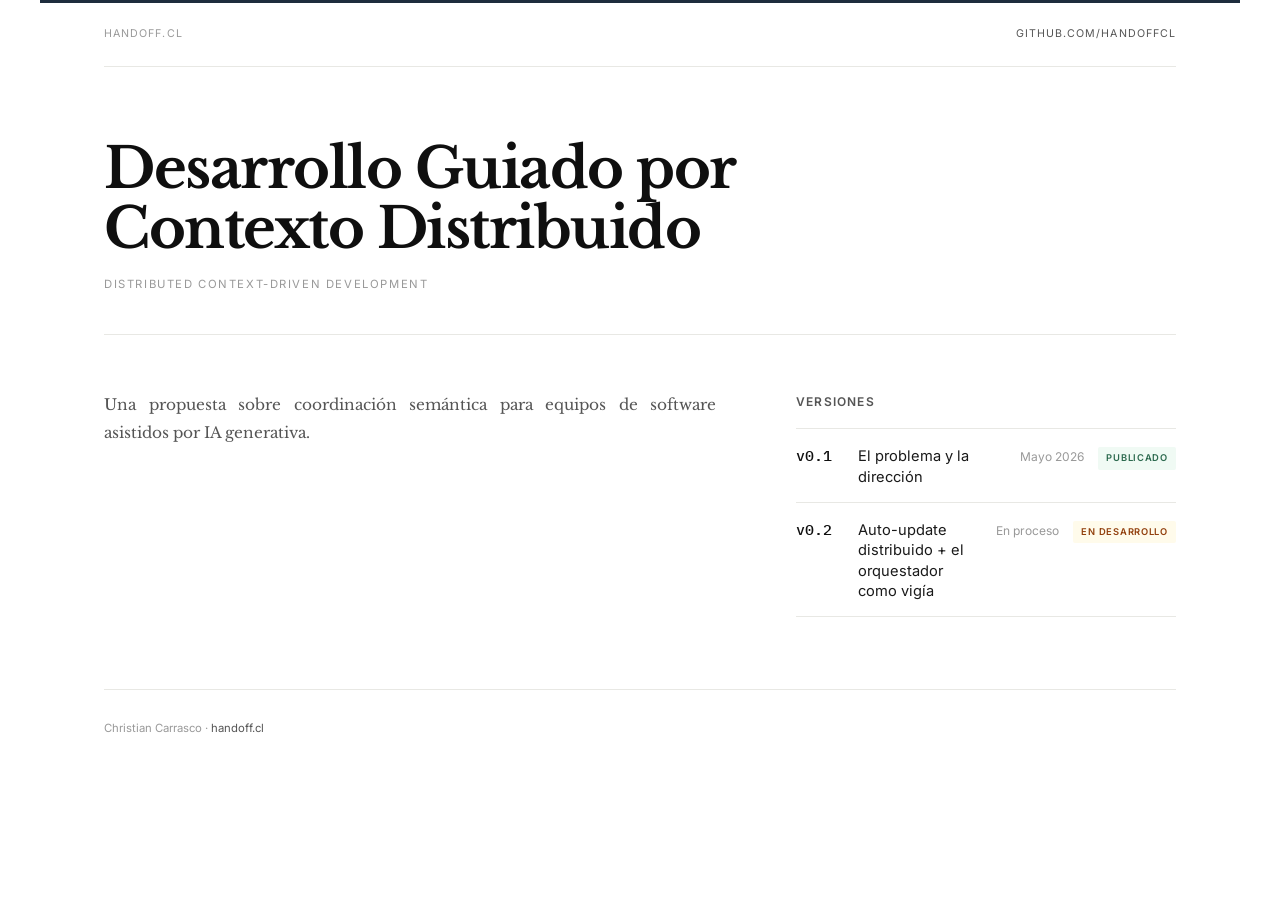
==== index.html @ 00aa2b08 "Widen layout: remove text-width cap, font 12pt, page 1200px - page-width: 1040px → 1200px - remove m" ====
<!DOCTYPE html>
<html lang="es">
<head>
<meta charset="UTF-8">
<meta name="viewport" content="width=device-width, initial-scale=1.0">
<title>Desarrollo Guiado por Contexto Distribuido</title>
<meta name="description" content="Un paper sobre coordinación semántica para equipos de software asistidos por IA. Distributed Context-Driven Development.">
<link rel="stylesheet" href="assets/style.css?v=5">
</head>
<body>

<nav class="site-nav">
  <span>handoff.cl</span>
  <a href="https://github.com/handoffcl" target="_blank">github.com/handoffcl</a>
</nav>

<div class="landing-title-block">
  <div class="landing-title">Desarrollo Guiado por<br>Contexto Distribuido</div>
  <div class="landing-english">Distributed Context-Driven Development</div>
</div>

<div class="landing-body">
  <div>
    <p class="landing-desc">Una propuesta sobre coordinación semántica para equipos de software asistidos por IA generativa.</p>
  </div>
  <div>
    <div class="versions-label">Versiones</div>
    <a class="version-row" href="v0.1.html">
      <span class="version-num">v0.1</span>
      <span class="version-title">El problema y la dirección</span>
      <span class="version-date">Mayo 2026</span>
      <span class="version-status status-published">Publicado</span>
    </a>
    <div class="version-row">
      <span class="version-num">v0.2</span>
      <span class="version-title">Auto-update distribuido + el orquestador como vigía</span>
      <span class="version-date">En proceso</span>
      <span class="version-status status-wip">En desarrollo</span>
    </div>
  </div>
</div>

<div class="landing-footer">
  <span>Christian Carrasco · <a href="https://handoff.cl" target="_blank">handoff.cl</a></span>
</div>

</body>
</html>
---- assets/style.css ----
@import url('https://fonts.googleapis.com/css2?family=Libre+Baskerville:ital,wght@0,400;0,700;1,400&family=IBM+Plex+Mono:wght@400;500&family=Inter:wght@400;500;600&display=swap');

:root {
  --black: #0f0f0f;
  --dark: #1a1a1a;
  --mid: #555;
  --light: #999;
  --border: #e8e8e4;
  --bg: #ffffff;
  --bg-subtle: #f5f5f5;
  --bg-code: #f3f3f0;
  --accent: #1e2d3d;
  --green: #2d6a4f;
  --green-bg: #f0faf4;
  --amber: #92400e;
  --amber-bg: #fffbeb;
  --page-width: 1200px;
}

* { margin: 0; padding: 0; box-sizing: border-box; }

html, body { background-color: #ffffff !important; }

body {
  font-family: 'Libre Baskerville', Georgia, serif;
  font-size: 12pt;
  line-height: 1.78;
  color: var(--dark);
  background-color: #ffffff !important;
  max-width: var(--page-width);
  margin: 0 auto;
  padding: 0 64px 80px;
  border-top: 3px solid var(--accent);
}

/* ── NAV ── */
.site-nav {
  display: flex;
  justify-content: space-between;
  align-items: center;
  padding: 22px 0;
  border-bottom: 1px solid var(--border);
  margin-bottom: 72px;
  font-family: 'Inter', sans-serif;
  font-size: 8pt;
  letter-spacing: 0.1em;
  text-transform: uppercase;
  color: var(--light);
}
.site-nav a { color: var(--mid); text-decoration: none; }
.site-nav a:hover { color: var(--black); }

/* ── LANDING ── */
.landing-title-block {
  margin-bottom: 56px;
  padding-bottom: 40px;
  border-bottom: 1px solid var(--border);
}

.landing-title {
  font-family: 'Libre Baskerville', serif;
  font-size: 42pt;
  font-weight: 700;
  line-height: 1.08;
  letter-spacing: -1.5px;
  color: var(--black);
  margin-bottom: 14px;
}

.landing-english {
  font-family: 'Inter', sans-serif;
  font-size: 8.5pt;
  letter-spacing: 0.14em;
  text-transform: uppercase;
  color: var(--light);
}

.landing-body {
  display: grid;
  grid-template-columns: 1fr 380px;
  gap: 80px;
  margin-bottom: 72px;
}

.landing-desc {
  font-size: 11.5pt;
  line-height: 1.85;
  color: var(--mid);
}

.versions-label {
  font-family: 'Inter', sans-serif;
  font-size: 9pt;
  font-weight: 600;
  letter-spacing: 0.1em;
  text-transform: uppercase;
  color: var(--mid);
  margin-bottom: 16px;
}

.version-row {
  display: grid;
  grid-template-columns: 48px 1fr auto auto;
  gap: 14px;
  align-items: baseline;
  padding: 14px 0;
  border-bottom: 1px solid var(--border);
}
.version-row:first-of-type { border-top: 1px solid var(--border); }

.version-num {
  font-family: 'IBM Plex Mono', monospace;
  font-size: 11pt;
  font-weight: 500;
  color: var(--black);
}

.version-title {
  font-family: 'Inter', sans-serif;
  font-size: 11pt;
  color: var(--dark);
  line-height: 1.4;
}

.version-date {
  font-family: 'Inter', sans-serif;
  font-size: 9pt;
  color: var(--light);
  white-space: nowrap;
}

.version-status {
  font-family: 'Inter', sans-serif;
  font-size: 7pt;
  font-weight: 600;
  letter-spacing: 0.08em;
  text-transform: uppercase;
  padding: 3px 8px;
  border-radius: 2px;
  white-space: nowrap;
}

.status-published { background: var(--green-bg); color: var(--green); }
.status-wip { background: var(--amber-bg); color: var(--amber); }

a.version-row {
  text-decoration: none;
  color: inherit;
  cursor: pointer;
}
a.version-row:hover { background: #fafaf8; }
a.version-row:hover .version-title { text-decoration: underline; }

.landing-footer {
  font-family: 'Inter', sans-serif;
  font-size: 8.5pt;
  color: var(--light);
  padding-top: 28px;
  border-top: 1px solid var(--border);
}
.landing-footer a { color: var(--mid); text-decoration: none; }

/* ── PAPER HEADER ── */
.paper-nav {
  display: flex;
  justify-content: space-between;
  align-items: center;
  padding: 22px 0;
  border-bottom: 1px solid var(--border);
  margin-bottom: 64px;
  font-family: 'Inter', sans-serif;
  font-size: 8pt;
  letter-spacing: 0.1em;
  text-transform: uppercase;
  color: var(--light);
}
.paper-nav a { color: var(--mid); text-decoration: none; }
.paper-nav a:hover { color: var(--black); }

.paper-title-block {
  padding-bottom: 40px;
  margin-bottom: 48px;
  border-bottom: 2px solid var(--black);
}

h1 {
  font-family: 'Libre Baskerville', serif;
  font-size: 32pt;
  font-weight: 700;
  line-height: 1.15;
  letter-spacing: -0.5px;
  color: var(--black);
  margin-bottom: 10px;
}

.paper-english {
  font-family: 'Inter', sans-serif;
  font-size: 8.5pt;
  letter-spacing: 0.12em;
  text-transform: uppercase;
  color: var(--light);
  margin-bottom: 8px;
}

.paper-subtitle {
  font-family: 'Libre Baskerville', serif;
  font-size: 13pt;
  font-style: italic;
  color: var(--mid);
  margin-bottom: 20px;
}

.paper-meta {
  font-family: 'Inter', sans-serif;
  font-size: 8pt;
  letter-spacing: 0.1em;
  text-transform: uppercase;
  color: var(--light);
}

/* ── PAPER BODY ── */
.paper-body {}

/* ── PAPER CONTENT ── */
h2 {
  font-family: 'Libre Baskerville', serif;
  font-size: 16pt;
  font-weight: 700;
  color: var(--black);
  margin-top: 56px;
  margin-bottom: 20px;
  padding-bottom: 10px;
  border-bottom: 1px solid var(--border);
}

h3 {
  font-family: 'Libre Baskerville', serif;
  font-size: 12pt;
  font-weight: 700;
  color: var(--dark);
  margin-top: 32px;
  margin-bottom: 12px;
}

p { margin-bottom: 16px; text-align: justify; hyphens: auto; }

strong { font-weight: 700; color: var(--black); }
em { font-style: italic; }

code {
  font-family: 'IBM Plex Mono', monospace;
  font-size: 9pt;
  background: var(--bg-code);
  padding: 1px 5px;
  border-radius: 2px;
}

pre {
  font-family: 'IBM Plex Mono', monospace;
  font-size: 9pt;
  background: var(--bg-code);
  border: 1px solid var(--border);
  border-radius: 2px;
  padding: 16px 20px;
  margin: 20px 0;
  overflow-x: auto;
  line-height: 1.65;
  white-space: pre;
}

blockquote {
  border-left: 2px solid var(--mid);
  margin: 24px 0;
  padding: 10px 24px;
  color: var(--mid);
  font-style: italic;
}
blockquote p { margin-bottom: 0; }

hr {
  border: none;
  border-top: 1px solid var(--border);
  margin: 48px 0;
}

.opening-note {
  border-top: 1px solid var(--border);
  border-bottom: 1px solid var(--border);
  padding: 20px 0;
  margin-bottom: 36px;
  font-family: 'Libre Baskerville', serif;
  font-size: 11pt;
  line-height: 1.8;
  color: var(--mid);
}
.opening-note p { margin-bottom: 12px; text-align: left; }
.opening-note p:last-child { margin-bottom: 0; }

.abstract {
  background: var(--bg-subtle);
  border-left: 3px solid var(--black);
  padding: 20px 24px;
  margin-bottom: 36px;
}

.abstract-label {
  font-family: 'Inter', sans-serif;
  font-size: 8pt;
  font-weight: 700;
  letter-spacing: 0.12em;
  text-transform: uppercase;
  color: var(--light);
  margin-bottom: 12px;
}

.definition-box {
  border: 1.5px solid var(--black);
  border-radius: 2px;
  padding: 20px 24px;
  margin-bottom: 40px;
}

.definition-label {
  font-family: 'Inter', sans-serif;
  font-size: 8pt;
  font-weight: 700;
  letter-spacing: 0.12em;
  text-transform: uppercase;
  color: var(--black);
  margin-bottom: 12px;
}

.definition-text {
  font-size: 11pt;
  line-height: 1.8;
  color: var(--dark);
  margin-bottom: 10px;
  text-align: justify;
}

.pull-quote {
  font-size: 13pt;
  font-style: italic;
  line-height: 1.55;
  color: var(--black);
  border-top: 2px solid var(--black);
  border-bottom: 1px solid var(--border);
  padding: 18px 0 16px;
  margin: 32px 0;
}

.option-block {
  background: var(--bg-subtle);
  border: 1px solid var(--border);
  border-radius: 2px;
  padding: 14px 18px;
  margin-bottom: 10px;
}

.option-label {
  font-family: 'Inter', sans-serif;
  font-weight: 600;
  font-size: 9pt;
  color: var(--black);
  margin-bottom: 6px;
}

.ref-section-label {
  font-family: 'Inter', sans-serif;
  font-size: 8pt;
  font-weight: 600;
  letter-spacing: 0.08em;
  text-transform: uppercase;
  color: var(--mid);
  margin-top: 28px;
  margin-bottom: 10px;
  padding-bottom: 6px;
  border-bottom: 1px solid var(--border);
}

.references { margin-bottom: 8px; }

.ref-item {
  font-family: 'Inter', sans-serif;
  font-size: 9pt;
  color: var(--mid);
  padding: 8px 0;
  border-bottom: 1px solid #f0f0ec;
  line-height: 1.6;
}
.ref-item strong { color: var(--dark); font-weight: 600; }
.ref-item a { color: var(--accent); text-decoration: none; }
.ref-item a:hover { text-decoration: underline; }

.tool-entry {
  font-family: 'Inter', sans-serif;
  font-size: 9.5pt;
  color: var(--mid);
  padding: 8px 0;
  border-bottom: 1px solid var(--border);
  line-height: 1.6;
}
.tool-name { font-weight: 600; color: var(--dark); }

.timeline {
  font-family: 'IBM Plex Mono', monospace;
  font-size: 8pt;
  background: var(--bg-code);
  border: 1px solid var(--border);
  padding: 14px 18px;
  margin: 16px 0;
  line-height: 1.8;
  white-space: pre;
  overflow-x: auto;
}

.paper-footer {
  margin-top: 56px;
  padding-top: 20px;
  border-top: 1px solid var(--border);
  font-family: 'Inter', sans-serif;
  font-size: 8.5pt;
  color: var(--light);
  display: flex;
  justify-content: space-between;
}
.paper-footer a { color: var(--mid); text-decoration: none; }

.v02-preview {
  background: var(--bg-subtle);
  border-left: 3px solid var(--accent);
  padding: 24px 28px;
  margin: 32px 0;
}
.v02-label {
  font-family: 'Inter', sans-serif;
  font-size: 7pt;
  font-weight: 700;
  letter-spacing: 0.14em;
  text-transform: uppercase;
  color: var(--accent);
  margin-bottom: 14px;
}

/* ── RESPONSIVE ── */
@media (max-width: 800px) {
  body { padding: 0 24px 60px; }
  .landing-title { font-size: 26pt; letter-spacing: -0.5px; }
  .landing-body { grid-template-columns: 1fr; gap: 40px; }
  h1 { font-size: 20pt; }
  .version-date { display: none; }
}
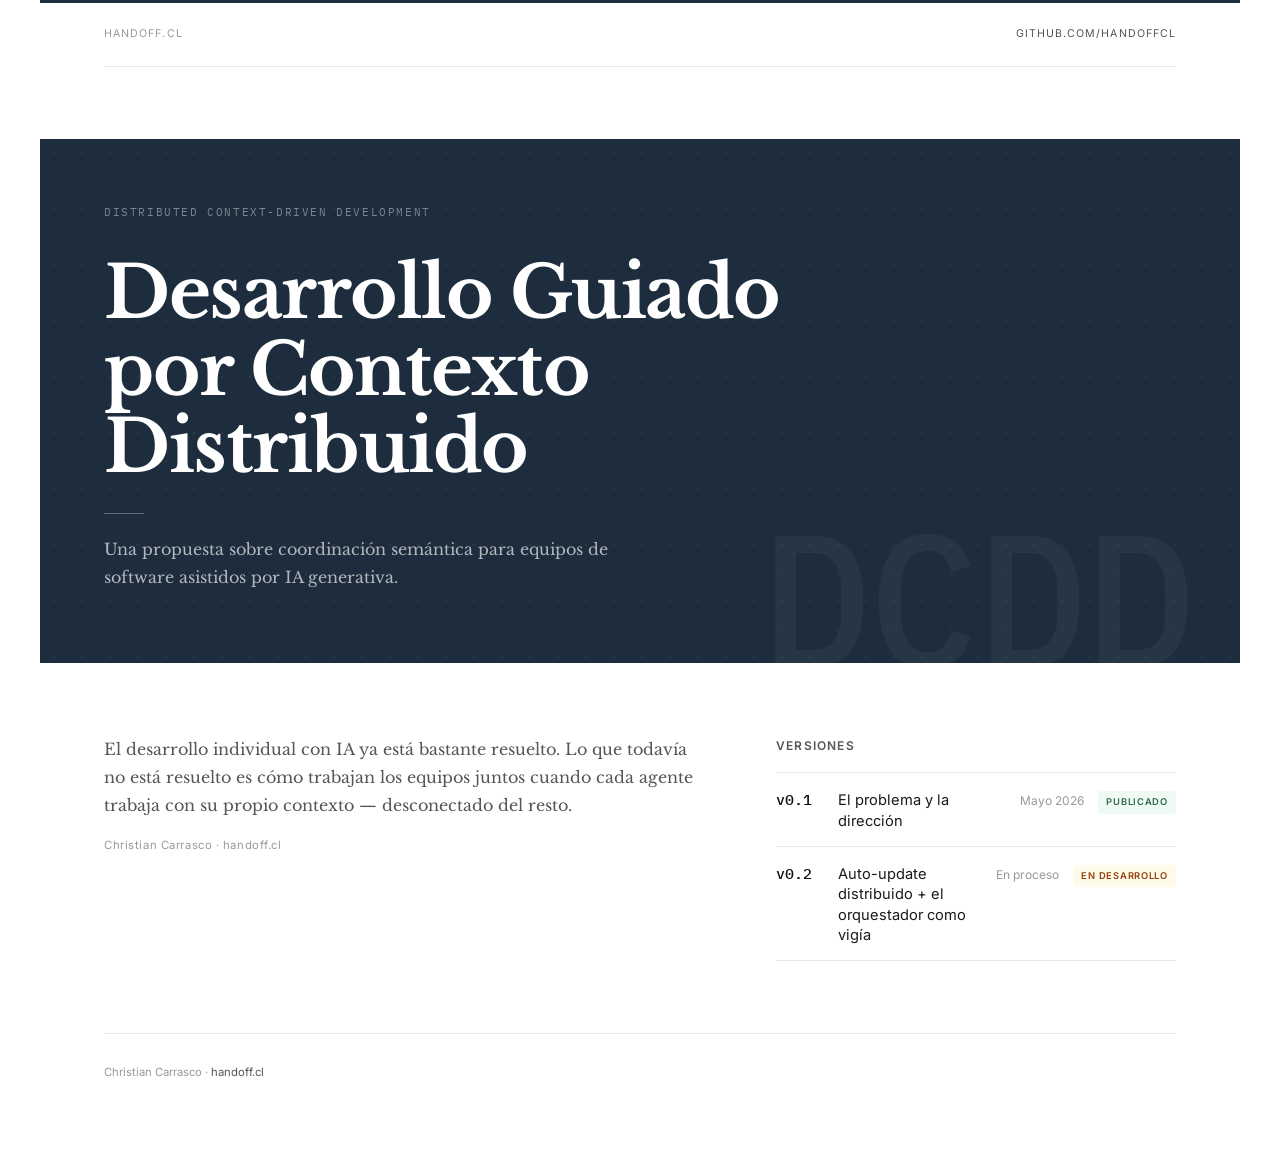
==== commit a9f6c5ac: "Redesign landing hero + fix references font size - Landing: dark navy hero full-width with large ser" ====
--- a/index.html
+++ b/index.html
@@ -5,7 +5,7 @@
 <meta name="viewport" content="width=device-width, initial-scale=1.0">
 <title>Desarrollo Guiado por Contexto Distribuido</title>
 <meta name="description" content="Un paper sobre coordinación semántica para equipos de software asistidos por IA. Distributed Context-Driven Development.">
-<link rel="stylesheet" href="assets/style.css?v=5">
+<link rel="stylesheet" href="assets/style.css?v=6">
 </head>
 <body>
 
@@ -14,14 +14,17 @@
   <a href="https://github.com/handoffcl" target="_blank">github.com/handoffcl</a>
 </nav>
 
-<div class="landing-title-block">
-  <div class="landing-title">Desarrollo Guiado por<br>Contexto Distribuido</div>
-  <div class="landing-english">Distributed Context-Driven Development</div>
+<div class="landing-hero">
+  <div class="hero-kicker">Distributed Context-Driven Development</div>
+  <div class="hero-title-text">Desarrollo Guiado<br>por Contexto<br>Distribuido</div>
+  <div class="hero-rule"></div>
+  <p class="hero-tagline">Una propuesta sobre coordinación semántica para equipos de software asistidos por IA generativa.</p>
 </div>
 
 <div class="landing-body">
   <div>
-    <p class="landing-desc">Una propuesta sobre coordinación semántica para equipos de software asistidos por IA generativa.</p>
+    <p class="landing-excerpt">El desarrollo individual con IA ya está bastante resuelto. Lo que todavía no está resuelto es cómo trabajan los equipos juntos cuando cada agente trabaja con su propio contexto — desconectado del resto.</p>
+    <p class="landing-excerpt-sub">Christian Carrasco · handoff.cl</p>
   </div>
   <div>
     <div class="versions-label">Versiones</div>
--- a/assets/style.css
+++ b/assets/style.css
@@ -50,42 +50,107 @@
 .site-nav a { color: var(--mid); text-decoration: none; }
 .site-nav a:hover { color: var(--black); }
 
-/* ── LANDING ── */
-.landing-title-block {
-  margin-bottom: 56px;
-  padding-bottom: 40px;
-  border-bottom: 1px solid var(--border);
-}
-
-.landing-title {
-  font-family: 'Libre Baskerville', serif;
-  font-size: 42pt;
-  font-weight: 700;
-  line-height: 1.08;
+/* ── LANDING HERO ── */
+.landing-hero {
+  background: var(--accent);
+  margin: 0 -64px;
+  padding: 64px 64px 72px;
+  margin-bottom: 72px;
+  position: relative;
+  overflow: hidden;
+}
+
+.landing-hero::before {
+  content: '';
+  position: absolute;
+  inset: 0;
+  background-image: radial-gradient(rgba(255,255,255,0.05) 1px, transparent 1px);
+  background-size: 28px 28px;
+  pointer-events: none;
+}
+
+.landing-hero::after {
+  content: 'DCDD';
+  position: absolute;
+  right: 48px;
+  bottom: -28px;
+  font-family: 'IBM Plex Mono', monospace;
+  font-size: 140pt;
+  font-weight: 500;
+  color: rgba(255,255,255,0.045);
+  line-height: 1;
+  letter-spacing: -4px;
+  pointer-events: none;
+  user-select: none;
+}
+
+.hero-kicker {
+  font-family: 'IBM Plex Mono', monospace;
+  font-size: 8pt;
+  color: rgba(255,255,255,0.42);
+  letter-spacing: 0.15em;
+  text-transform: uppercase;
+  margin-bottom: 32px;
+  position: relative;
+  z-index: 1;
+}
+
+.hero-title-text {
+  font-family: 'Libre Baskerville', serif;
+  font-size: 54pt;
+  font-weight: 700;
+  line-height: 1.07;
   letter-spacing: -1.5px;
-  color: var(--black);
-  margin-bottom: 14px;
-}
-
-.landing-english {
-  font-family: 'Inter', sans-serif;
-  font-size: 8.5pt;
-  letter-spacing: 0.14em;
-  text-transform: uppercase;
-  color: var(--light);
-}
-
+  color: #ffffff;
+  margin-bottom: 28px;
+  position: relative;
+  z-index: 1;
+}
+
+.hero-rule {
+  width: 40px;
+  height: 1px;
+  background: rgba(255,255,255,0.3);
+  margin-bottom: 22px;
+  position: relative;
+  z-index: 1;
+}
+
+.hero-tagline {
+  font-family: 'Libre Baskerville', serif;
+  font-size: 12pt;
+  line-height: 1.72;
+  color: rgba(255,255,255,0.66);
+  max-width: 560px;
+  margin-bottom: 0;
+  text-align: left;
+  position: relative;
+  z-index: 1;
+}
+
+/* ── LANDING BODY ── */
 .landing-body {
   display: grid;
-  grid-template-columns: 1fr 380px;
+  grid-template-columns: 1fr 400px;
   gap: 80px;
   margin-bottom: 72px;
 }
 
-.landing-desc {
-  font-size: 11.5pt;
-  line-height: 1.85;
-  color: var(--mid);
+.landing-excerpt {
+  font-size: 12pt;
+  line-height: 1.75;
+  color: var(--mid);
+  margin-bottom: 16px;
+  text-align: left;
+}
+
+.landing-excerpt-sub {
+  font-family: 'Inter', sans-serif;
+  font-size: 8.5pt;
+  color: var(--light);
+  letter-spacing: 0.05em;
+  margin-bottom: 0;
+  text-align: left;
 }
 
 .versions-label {
@@ -367,7 +432,7 @@
 
 .ref-section-label {
   font-family: 'Inter', sans-serif;
-  font-size: 8pt;
+  font-size: 9pt;
   font-weight: 600;
   letter-spacing: 0.08em;
   text-transform: uppercase;
@@ -382,11 +447,11 @@
 
 .ref-item {
   font-family: 'Inter', sans-serif;
-  font-size: 9pt;
-  color: var(--mid);
-  padding: 8px 0;
+  font-size: 11pt;
+  color: var(--mid);
+  padding: 10px 0;
   border-bottom: 1px solid #f0f0ec;
-  line-height: 1.6;
+  line-height: 1.65;
 }
 .ref-item strong { color: var(--dark); font-weight: 600; }
 .ref-item a { color: var(--accent); text-decoration: none; }
@@ -394,11 +459,11 @@
 
 .tool-entry {
   font-family: 'Inter', sans-serif;
-  font-size: 9.5pt;
-  color: var(--mid);
-  padding: 8px 0;
-  border-bottom: 1px solid var(--border);
-  line-height: 1.6;
+  font-size: 11pt;
+  color: var(--mid);
+  padding: 10px 0;
+  border-bottom: 1px solid var(--border);
+  line-height: 1.65;
 }
 .tool-name { font-weight: 600; color: var(--dark); }
 
@@ -445,8 +510,10 @@
 /* ── RESPONSIVE ── */
 @media (max-width: 800px) {
   body { padding: 0 24px 60px; }
-  .landing-title { font-size: 26pt; letter-spacing: -0.5px; }
+  .landing-hero { margin: 0 -24px; padding: 48px 24px 56px; }
+  .landing-hero::after { font-size: 80pt; right: 16px; }
+  .hero-title-text { font-size: 32pt; letter-spacing: -0.5px; }
   .landing-body { grid-template-columns: 1fr; gap: 40px; }
-  h1 { font-size: 20pt; }
+  h1 { font-size: 22pt; }
   .version-date { display: none; }
 }
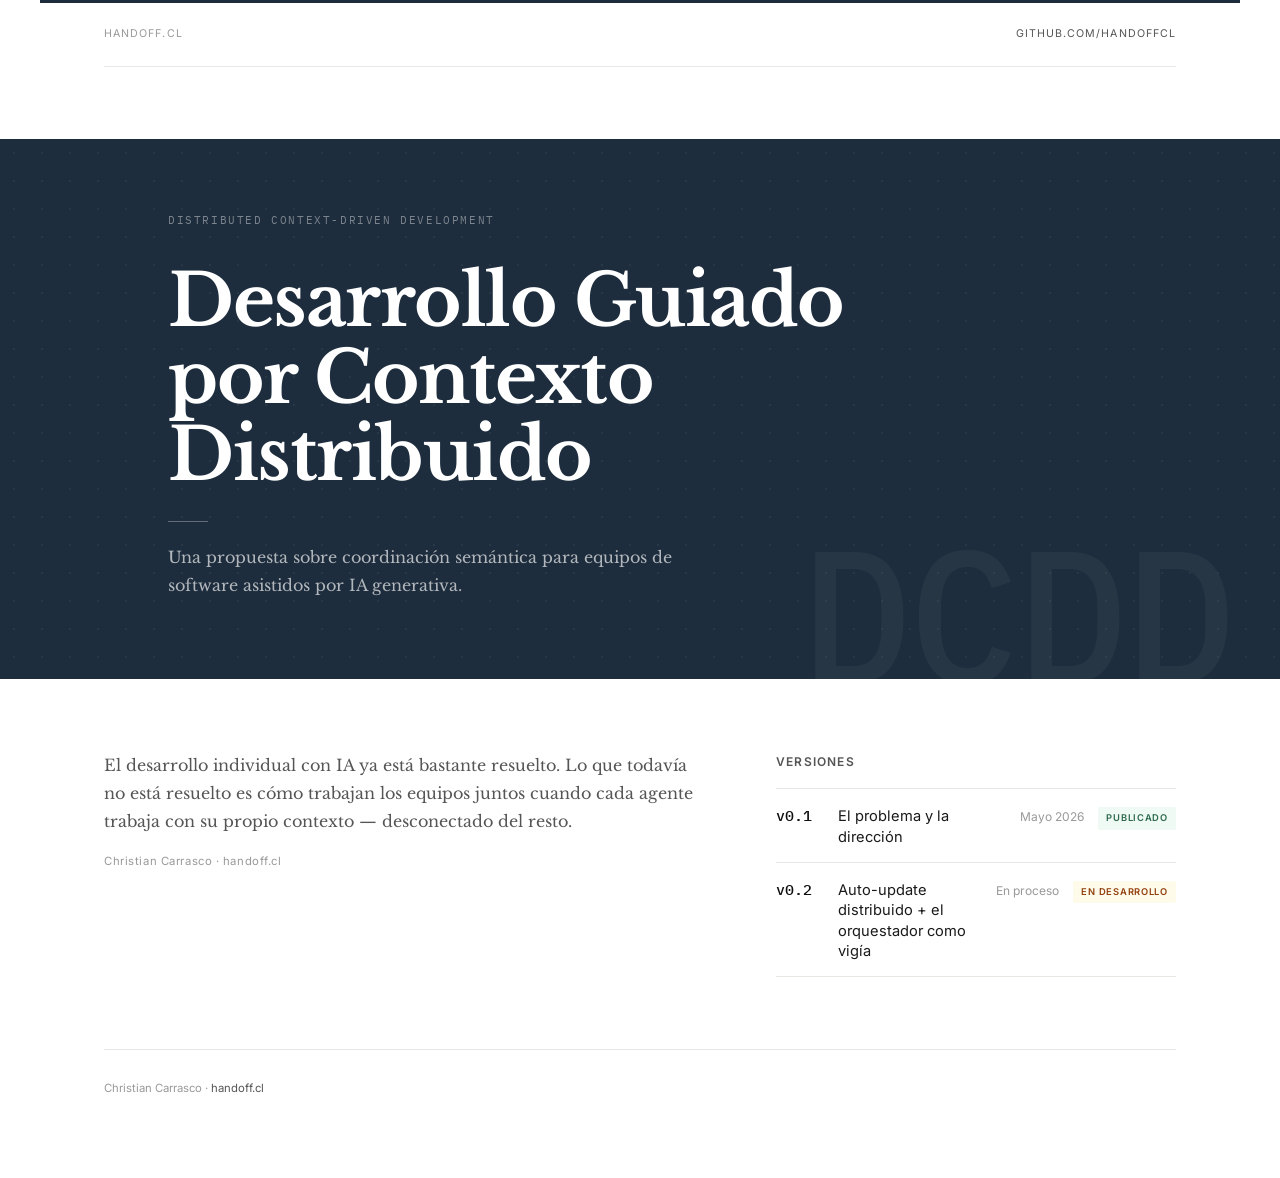
==== commit 376da4cc: "Fix hero to span full viewport width Use calc(50% - 50vw) trick to extend hero beyond centered body " ====
--- a/index.html
+++ b/index.html
@@ -5,7 +5,7 @@
 <meta name="viewport" content="width=device-width, initial-scale=1.0">
 <title>Desarrollo Guiado por Contexto Distribuido</title>
 <meta name="description" content="Un paper sobre coordinación semántica para equipos de software asistidos por IA. Distributed Context-Driven Development.">
-<link rel="stylesheet" href="assets/style.css?v=6">
+<link rel="stylesheet" href="assets/style.css?v=7">
 </head>
 <body>
 
--- a/assets/style.css
+++ b/assets/style.css
@@ -53,9 +53,10 @@
 /* ── LANDING HERO ── */
 .landing-hero {
   background: var(--accent);
-  margin: 0 -64px;
-  padding: 64px 64px 72px;
+  margin-left: calc(50% - 50vw);
+  margin-right: calc(50% - 50vw);
   margin-bottom: 72px;
+  padding: 72px calc(50vw - 50% + 64px) 80px;
   position: relative;
   overflow: hidden;
 }
@@ -510,7 +511,7 @@
 /* ── RESPONSIVE ── */
 @media (max-width: 800px) {
   body { padding: 0 24px 60px; }
-  .landing-hero { margin: 0 -24px; padding: 48px 24px 56px; }
+  .landing-hero { padding-top: 48px; padding-bottom: 56px; }
   .landing-hero::after { font-size: 80pt; right: 16px; }
   .hero-title-text { font-size: 32pt; letter-spacing: -0.5px; }
   .landing-body { grid-template-columns: 1fr; gap: 40px; }
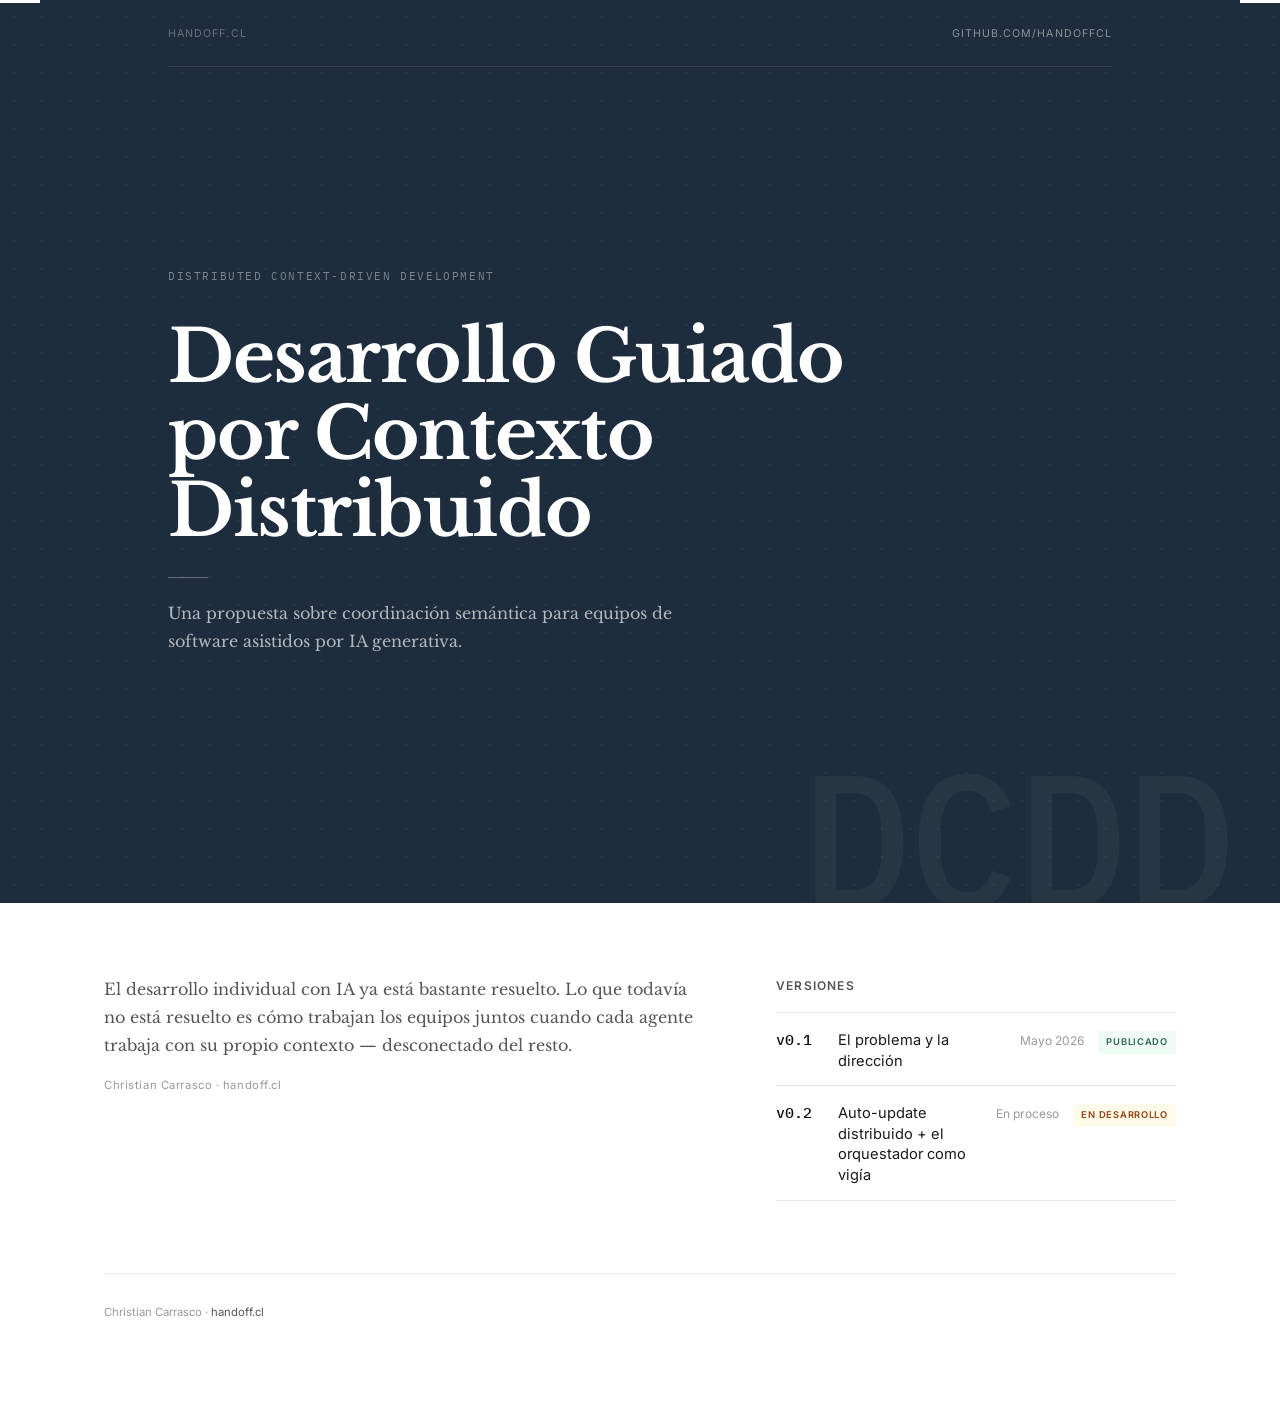
==== commit c8a8fa8b: "Landing hero fills 100vh, nav moves inside hero - Hero: height 100vh, flex column layout - Nav insid" ====
--- a/index.html
+++ b/index.html
@@ -5,20 +5,21 @@
 <meta name="viewport" content="width=device-width, initial-scale=1.0">
 <title>Desarrollo Guiado por Contexto Distribuido</title>
 <meta name="description" content="Un paper sobre coordinación semántica para equipos de software asistidos por IA. Distributed Context-Driven Development.">
-<link rel="stylesheet" href="assets/style.css?v=7">
+<link rel="stylesheet" href="assets/style.css?v=8">
 </head>
 <body>
 
-<nav class="site-nav">
-  <span>handoff.cl</span>
-  <a href="https://github.com/handoffcl" target="_blank">github.com/handoffcl</a>
-</nav>
-
 <div class="landing-hero">
-  <div class="hero-kicker">Distributed Context-Driven Development</div>
-  <div class="hero-title-text">Desarrollo Guiado<br>por Contexto<br>Distribuido</div>
-  <div class="hero-rule"></div>
-  <p class="hero-tagline">Una propuesta sobre coordinación semántica para equipos de software asistidos por IA generativa.</p>
+  <nav class="site-nav">
+    <span>handoff.cl</span>
+    <a href="https://github.com/handoffcl" target="_blank">github.com/handoffcl</a>
+  </nav>
+  <div class="hero-content">
+    <div class="hero-kicker">Distributed Context-Driven Development</div>
+    <div class="hero-title-text">Desarrollo Guiado<br>por Contexto<br>Distribuido</div>
+    <div class="hero-rule"></div>
+    <p class="hero-tagline">Una propuesta sobre coordinación semántica para equipos de software asistidos por IA generativa.</p>
+  </div>
 </div>
 
 <div class="landing-body">
--- a/assets/style.css
+++ b/assets/style.css
@@ -56,9 +56,29 @@
   margin-left: calc(50% - 50vw);
   margin-right: calc(50% - 50vw);
   margin-bottom: 72px;
-  padding: 72px calc(50vw - 50% + 64px) 80px;
+  height: 100vh;
+  display: flex;
+  flex-direction: column;
+  padding: 0 calc(50vw - 50% + 64px);
   position: relative;
   overflow: hidden;
+}
+
+.landing-hero .site-nav {
+  flex-shrink: 0;
+  margin-bottom: 0;
+  color: rgba(255,255,255,0.32);
+  border-bottom-color: rgba(255,255,255,0.1);
+}
+.landing-hero .site-nav a { color: rgba(255,255,255,0.48); }
+.landing-hero .site-nav a:hover { color: rgba(255,255,255,0.85); }
+
+.hero-content {
+  flex: 1;
+  display: flex;
+  flex-direction: column;
+  justify-content: center;
+  padding-bottom: 48px;
 }
 
 .landing-hero::before {
@@ -511,7 +531,7 @@
 /* ── RESPONSIVE ── */
 @media (max-width: 800px) {
   body { padding: 0 24px 60px; }
-  .landing-hero { padding-top: 48px; padding-bottom: 56px; }
+  .landing-hero { height: auto; padding-top: 0; padding-bottom: 56px; }
   .landing-hero::after { font-size: 80pt; right: 16px; }
   .hero-title-text { font-size: 32pt; letter-spacing: -0.5px; }
   .landing-body { grid-template-columns: 1fr; gap: 40px; }
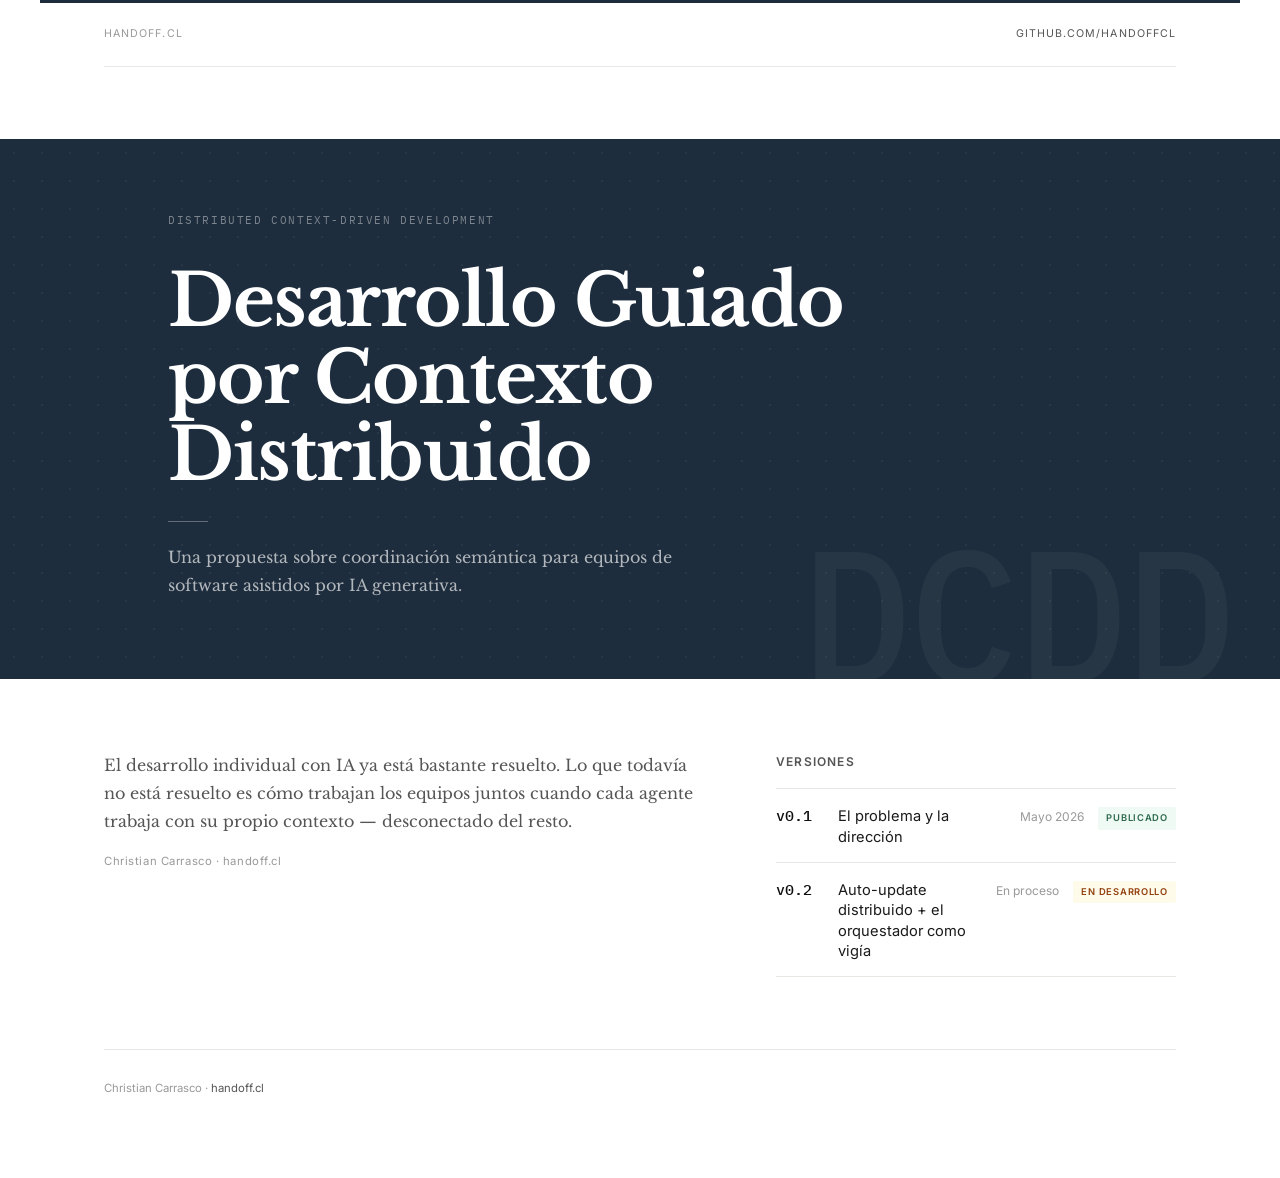
==== commit 6f9f1352: "Revert "Landing hero fills 100vh, nav moves inside hero" This reverts commit c8a8fa8b55022eba50e97a0" ====
--- a/index.html
+++ b/index.html
@@ -5,21 +5,20 @@
 <meta name="viewport" content="width=device-width, initial-scale=1.0">
 <title>Desarrollo Guiado por Contexto Distribuido</title>
 <meta name="description" content="Un paper sobre coordinación semántica para equipos de software asistidos por IA. Distributed Context-Driven Development.">
-<link rel="stylesheet" href="assets/style.css?v=8">
+<link rel="stylesheet" href="assets/style.css?v=7">
 </head>
 <body>
 
+<nav class="site-nav">
+  <span>handoff.cl</span>
+  <a href="https://github.com/handoffcl" target="_blank">github.com/handoffcl</a>
+</nav>
+
 <div class="landing-hero">
-  <nav class="site-nav">
-    <span>handoff.cl</span>
-    <a href="https://github.com/handoffcl" target="_blank">github.com/handoffcl</a>
-  </nav>
-  <div class="hero-content">
-    <div class="hero-kicker">Distributed Context-Driven Development</div>
-    <div class="hero-title-text">Desarrollo Guiado<br>por Contexto<br>Distribuido</div>
-    <div class="hero-rule"></div>
-    <p class="hero-tagline">Una propuesta sobre coordinación semántica para equipos de software asistidos por IA generativa.</p>
-  </div>
+  <div class="hero-kicker">Distributed Context-Driven Development</div>
+  <div class="hero-title-text">Desarrollo Guiado<br>por Contexto<br>Distribuido</div>
+  <div class="hero-rule"></div>
+  <p class="hero-tagline">Una propuesta sobre coordinación semántica para equipos de software asistidos por IA generativa.</p>
 </div>
 
 <div class="landing-body">
--- a/assets/style.css
+++ b/assets/style.css
@@ -56,29 +56,9 @@
   margin-left: calc(50% - 50vw);
   margin-right: calc(50% - 50vw);
   margin-bottom: 72px;
-  height: 100vh;
-  display: flex;
-  flex-direction: column;
-  padding: 0 calc(50vw - 50% + 64px);
+  padding: 72px calc(50vw - 50% + 64px) 80px;
   position: relative;
   overflow: hidden;
-}
-
-.landing-hero .site-nav {
-  flex-shrink: 0;
-  margin-bottom: 0;
-  color: rgba(255,255,255,0.32);
-  border-bottom-color: rgba(255,255,255,0.1);
-}
-.landing-hero .site-nav a { color: rgba(255,255,255,0.48); }
-.landing-hero .site-nav a:hover { color: rgba(255,255,255,0.85); }
-
-.hero-content {
-  flex: 1;
-  display: flex;
-  flex-direction: column;
-  justify-content: center;
-  padding-bottom: 48px;
 }
 
 .landing-hero::before {
@@ -531,7 +511,7 @@
 /* ── RESPONSIVE ── */
 @media (max-width: 800px) {
   body { padding: 0 24px 60px; }
-  .landing-hero { height: auto; padding-top: 0; padding-bottom: 56px; }
+  .landing-hero { padding-top: 48px; padding-bottom: 56px; }
   .landing-hero::after { font-size: 80pt; right: 16px; }
   .hero-title-text { font-size: 32pt; letter-spacing: -0.5px; }
   .landing-body { grid-template-columns: 1fr; gap: 40px; }
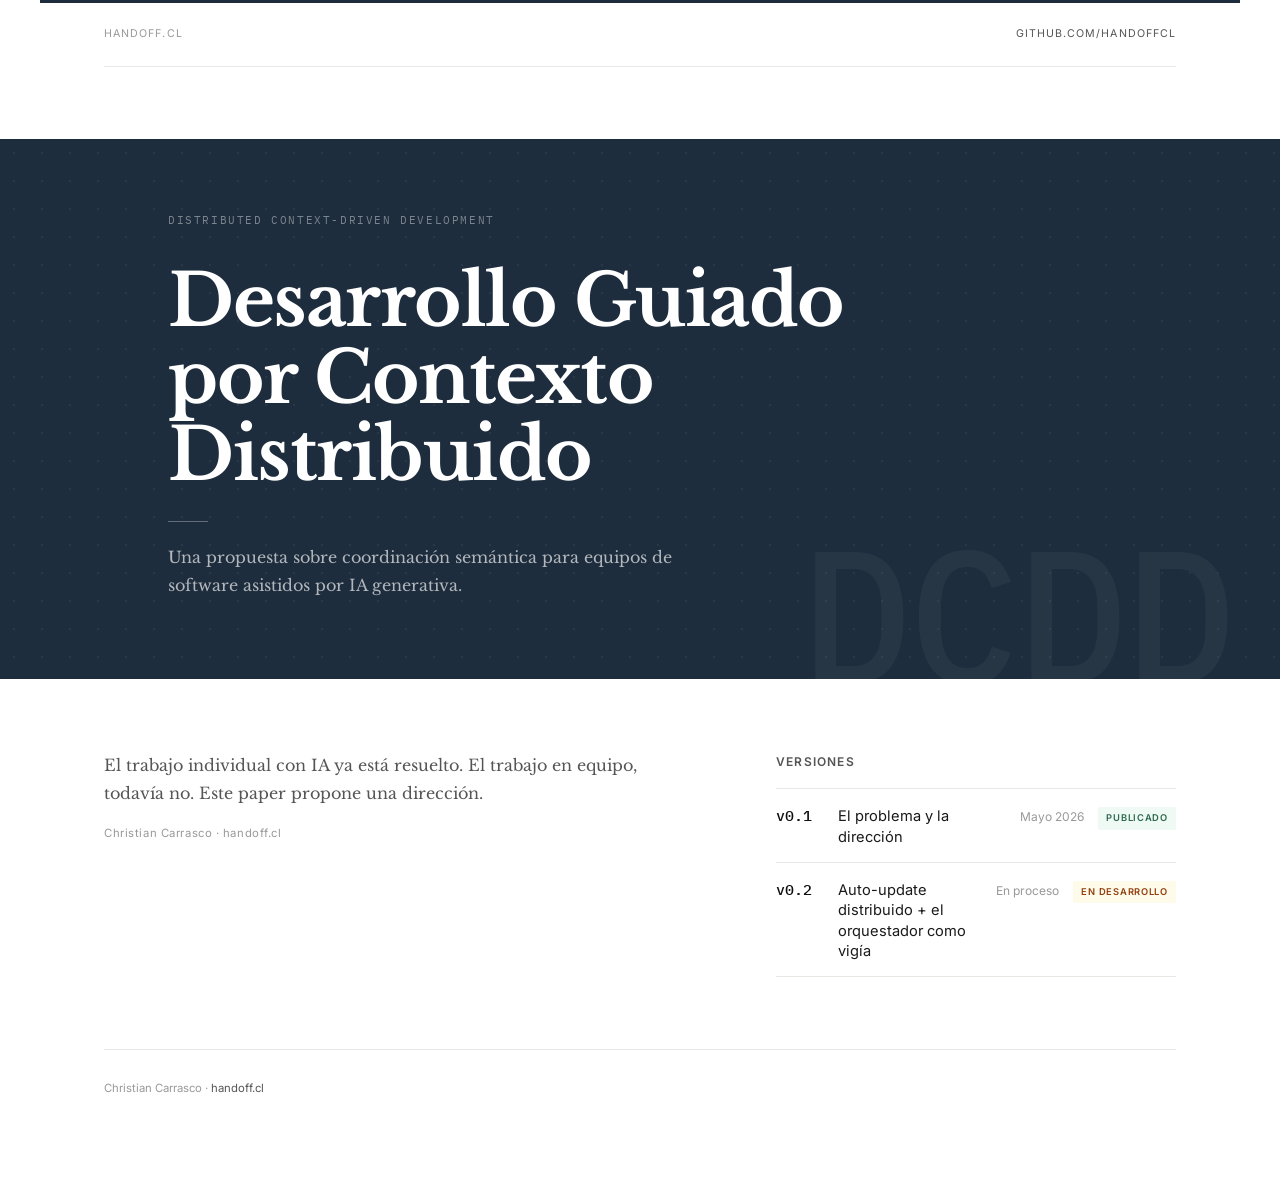
==== commit a4c950f1: "Update landing excerpt text Co-Authored-By: Claude Sonnet 4.6 <noreply@anthropic.com>" ====
--- a/index.html
+++ b/index.html
@@ -23,7 +23,7 @@
 
 <div class="landing-body">
   <div>
-    <p class="landing-excerpt">El desarrollo individual con IA ya está bastante resuelto. Lo que todavía no está resuelto es cómo trabajan los equipos juntos cuando cada agente trabaja con su propio contexto — desconectado del resto.</p>
+    <p class="landing-excerpt">El trabajo individual con IA ya está resuelto. El trabajo en equipo, todavía no. Este paper propone una dirección.</p>
     <p class="landing-excerpt-sub">Christian Carrasco · handoff.cl</p>
   </div>
   <div>
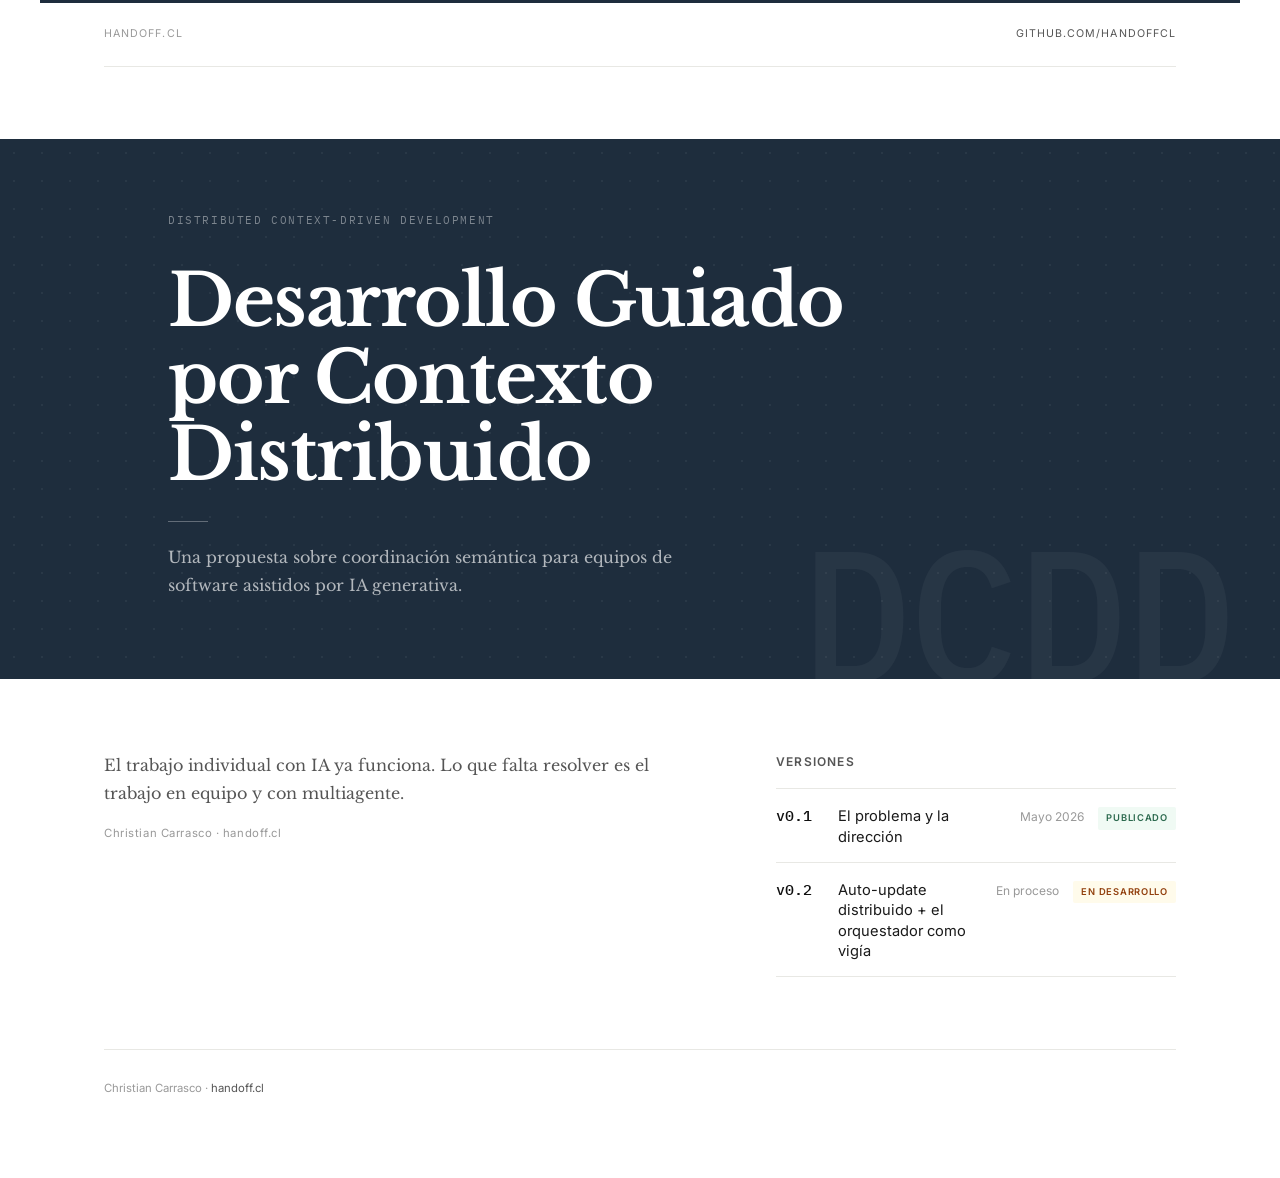
==== commit 54fa56df: "Update landing excerpt: add multiagente Co-Authored-By: Claude Sonnet 4.6 <noreply@anthropic.com>" ====
--- a/index.html
+++ b/index.html
@@ -23,7 +23,7 @@
 
 <div class="landing-body">
   <div>
-    <p class="landing-excerpt">El trabajo individual con IA ya está resuelto. El trabajo en equipo, todavía no. Este paper propone una dirección.</p>
+    <p class="landing-excerpt">El trabajo individual con IA ya funciona. Lo que falta resolver es el trabajo en equipo y con multiagente.</p>
     <p class="landing-excerpt-sub">Christian Carrasco · handoff.cl</p>
   </div>
   <div>
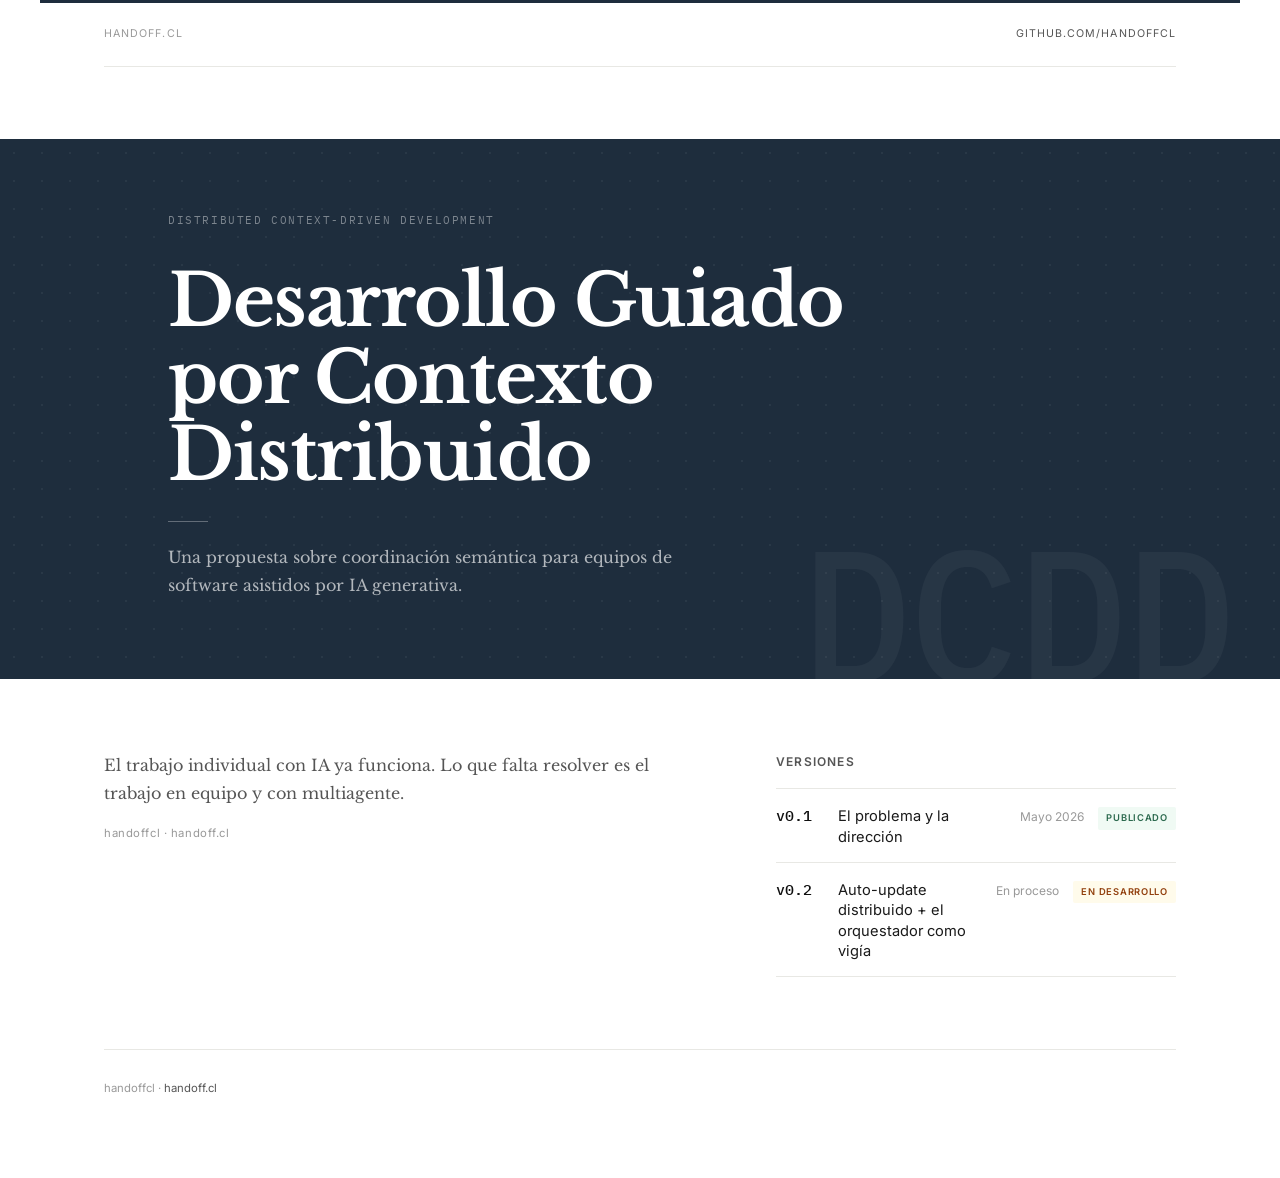
==== commit 1f61b0d2: "fix: reemplazar nombre personal por handoffcl en landing" ====
--- a/index.html
+++ b/index.html
@@ -24,7 +24,7 @@
 <div class="landing-body">
   <div>
     <p class="landing-excerpt">El trabajo individual con IA ya funciona. Lo que falta resolver es el trabajo en equipo y con multiagente.</p>
-    <p class="landing-excerpt-sub">Christian Carrasco · handoff.cl</p>
+    <p class="landing-excerpt-sub">handoffcl · handoff.cl</p>
   </div>
   <div>
     <div class="versions-label">Versiones</div>
@@ -44,7 +44,7 @@
 </div>
 
 <div class="landing-footer">
-  <span>Christian Carrasco · <a href="https://handoff.cl" target="_blank">handoff.cl</a></span>
+  <span>handoffcl · <a href="https://handoff.cl" target="_blank">handoff.cl</a></span>
 </div>
 
 </body>
